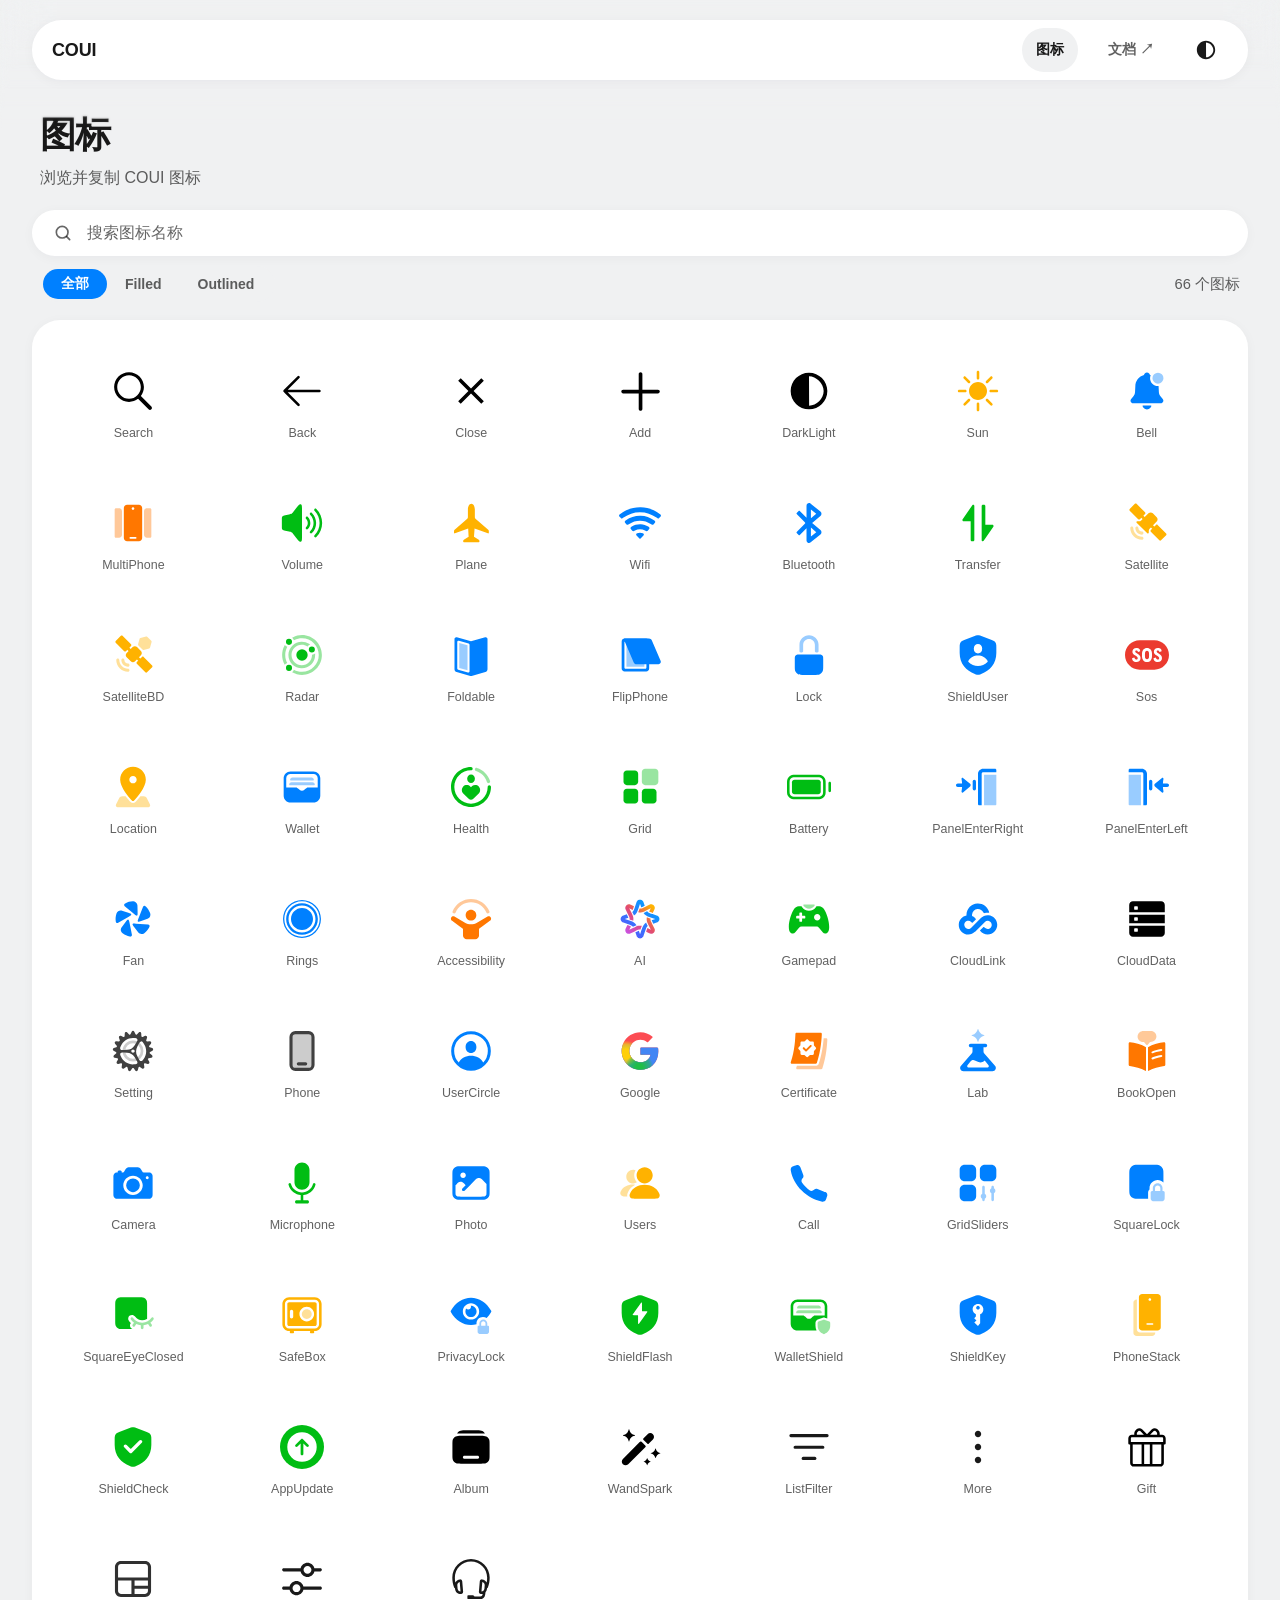
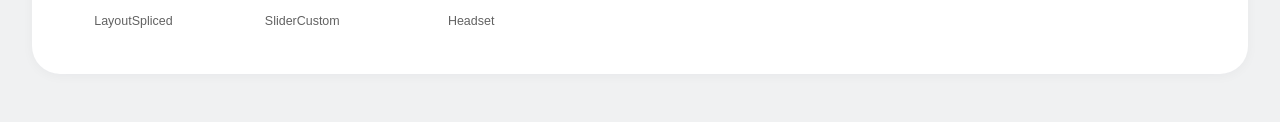
==== Pages/icons/index.html @ 8706245d "feat: 新增项目首页并重构静态站点结构，支持跨页面主题持久化与滚动隐藏导航 新增项目首页与 COUI Logo，将图标浏览与复制工具拆分至 `icons/` 目录。 新增 `theme.js` 实" ====
<!doctype html>
<html lang="zh-CN" data-theme="day">
<head>
  <meta charset="utf-8">
  <meta name="viewport" content="width=device-width, initial-scale=1">
  <title>COUI Icons — 图标浏览与复制</title>
  <link rel="icon" href="data:,">
  <meta name="description" content="浏览 COUI 图标，选择样式和颜色，复制 SVG 或 Compose ImageVector。">
  <script src="../theme.js?v=1"></script>
  <link rel="stylesheet" href="../style.css?v=16">
</head>
<body class="icons-page">
  <div class="top-blur" aria-hidden="true">
    <span></span><span></span><span></span><span></span><span></span><span></span>
  </div>
  <div class="page-shell">
    <header class="top-nav" aria-label="顶部导航">
      <a class="brand" href="../index.html" aria-label="COUI 首页">COUI</a>
      <nav class="top-actions" aria-label="主导航">
        <a class="nav-link" href="./index.html" aria-current="page">图标</a>
        <a class="nav-link" href="https://github.com/ItosEO/COUI-Kit#文档" target="_blank" rel="noopener noreferrer">文档 <span aria-hidden="true">↗</span><span class="sr-only">（在新标签页打开）</span></a>
        <button type="button" id="theme-toggle-btn" class="theme-toggle-btn"
          aria-label="切换到夜间模式" aria-pressed="false" title="切换到夜间模式" hidden></button>
      </nav>
    </header>

    <section class="hero-header" aria-labelledby="page-title">
      <div>
        <h1 id="page-title" class="page-title">图标</h1>
        <p class="page-subtitle">浏览并复制 COUI 图标</p>
      </div>
    </section>

    <section class="search-section" aria-label="图标搜索">
      <div class="search-bar">
        <label for="search-input" class="sr-only">搜索图标名称</label>
        <svg class="search-icon" viewBox="0 0 24 24" width="20" height="20" fill="none" stroke="currentColor" stroke-width="2" aria-hidden="true">
          <circle cx="11" cy="11" r="7"></circle>
          <path d="m20 20-3.6-3.6" stroke-linecap="round"></path>
        </svg>
        <input
          id="search-input"
          class="search-input"
          type="search"
          placeholder="搜索图标名称"
          autocomplete="off"
          spellcheck="false"
        >
        <button
          type="button"
          id="search-clear-btn"
          class="search-clear-btn"
          hidden
          aria-label="清除搜索关键词"
        >清除</button>
      </div>
    </section>
    <div class="toolbar-meta">
      <div id="style-filter" class="theme-segmented" role="group" aria-label="筛选图标样式">
        <button type="button" class="theme-btn is-active" data-style-filter="all" aria-pressed="true">全部</button>
        <button type="button" class="theme-btn" data-style-filter="Filled" aria-pressed="false">Filled</button>
        <button type="button" class="theme-btn" data-style-filter="Outlined" aria-pressed="false">Outlined</button>
      </div>
      <span id="icon-count" class="icon-count" aria-live="polite">0 个图标</span>
    </div>

    <main class="workspace" aria-label="图标浏览与详情">
      <section class="grid-panel" aria-label="图标列表">
        <div id="icon-grid" class="icon-grid" role="group" aria-label="COUI 图标列表"></div>
        <div id="empty-state" class="empty-state" hidden role="status">
          <p id="empty-state-text">未找到匹配的图标</p>
        </div>
      </section>

      <aside id="detail-panel" class="detail-panel" role="dialog" aria-labelledby="detail-name" hidden>
        <button type="button" id="detail-close-btn" class="detail-close-btn" aria-label="关闭图标详情">
          <svg viewBox="0 0 24 24" width="20" height="20" fill="none" stroke="currentColor" stroke-width="1.8" stroke-linecap="round" aria-hidden="true">
            <path d="M6 6l12 12M18 6 6 18"/>
          </svg>
        </button>
        <div class="detail-content">
          <div class="detail-preview-box">
            <div id="detail-svg-container" class="detail-svg-container" aria-live="polite"></div>
            <h2 id="detail-name" class="detail-name">—</h2>
            <p id="detail-subtitle" class="detail-subtitle">COUI 图标</p>
            <div id="variant-switch" class="theme-segmented variant-switch" role="group" aria-label="图标样式切换" hidden>
              <button type="button" id="variant-filled-btn" class="theme-btn" aria-pressed="true">Filled</button>
              <button type="button" id="variant-outlined-btn" class="theme-btn" aria-pressed="false">Outlined</button>
            </div>
          </div>

          <section class="color-section" aria-labelledby="color-section-title">
            <div class="color-section-header">
              <h3 id="color-section-title" class="section-label">颜色配置</h3>
              <button
                type="button"
                id="reset-color-btn"
                class="reset-color-btn"
                aria-pressed="true"
              >默认原图</button>
            </div>

            <p id="color-mode-notice" class="color-mode-notice" role="status"></p>

            <div id="color-controls" class="color-controls">
              <div class="palette-group">
                <div class="palette-title" id="day-palette-label">COUI Colors · Day（日间预设）</div>
                <div id="palette-day" class="swatch-list" role="group" aria-labelledby="day-palette-label"></div>
              </div>

              <div class="palette-group">
                <div class="palette-title" id="night-palette-label">COUI Colors · Night（夜间预设）</div>
                <div id="palette-night" class="swatch-list" role="group" aria-labelledby="night-palette-label"></div>
              </div>

              <div class="custom-color-row">
                <label for="custom-color-input" class="custom-color-label">手动选择颜色</label>
                <div class="custom-color-picker-wrap">
                  <input
                    type="color"
                    id="custom-color-input"
                    class="custom-color-input"
                    value="#007aff"
                    aria-label="手动选择十六进制颜色"
                  >
                  <span id="custom-color-hex" class="custom-color-hex">#007AFF</span>
                </div>
              </div>
            </div>
          </section>

          <section class="code-section" aria-labelledby="code-section-title">
            <h3 id="code-section-title" class="section-label">复制图标</h3>
            <p class="copy-hint">复制当前主题和颜色的图标源码。ImageVector 的颜色为固定值；使用 Icon 时，设置 tint = Color.Unspecified 可保留颜色。</p>
            <button type="button" id="copy-svg-btn" class="copy-btn">复制 SVG</button>
            <button type="button" id="copy-vector-btn" class="copy-btn">复制 ImageVector</button>
            <p id="copy-feedback" class="copy-feedback" role="status" aria-live="polite" hidden></p>
          </section>
        </div>
      </aside>
    </main>
  </div>

  <script src="../data.js?v=15"></script>
  <script src="../app.js?v=9"></script>
</body>
</html>
---- Pages/style.css ----
:root {
  scroll-padding-top: 92px;
  color-scheme: light;
  --bg-page: #f0f1f2;
  --bg-card: #ffffff;
  --bg-subtle: #f0f1f2;
  --bg-selected: #e0efff;
  --bg-hover: #f5f5f5;
  --text-primary: rgba(0, 0, 0, 0.9);
  --text-secondary: rgba(0, 0, 0, 0.62);
  --text-muted: rgba(0, 0, 0, 0.6);
  --accent: #0080ff;
  --accent-hover: #0070e0;
  --accent-text: #ffffff;
  --border-subtle: rgba(0, 0, 0, 0.12);
  --shadow-card: 0 2px 12px rgba(15, 23, 42, 0.04);
  --shadow-sheet: 0 18px 55px rgba(15, 23, 42, 0.18);
  --focus-ring: 0 0 0 3px rgba(0, 128, 255, 0.45);
  --radius-pill: 999px;
  --radius-card: 28px;
  --radius-item: 18px;
}

html[data-theme="night"] {
  color-scheme: dark;
  --bg-page: #000000;
  --bg-card: #1a1a1a;
  --bg-subtle: #333333;
  --bg-selected: rgba(26, 140, 255, 0.22);
  --bg-hover: #292929;
  --text-primary: rgba(255, 255, 255, 0.9);
  --text-secondary: rgba(255, 255, 255, 0.62);
  --text-muted: rgba(255, 255, 255, 0.6);
  --accent: #1a8cff;
  --accent-hover: #0878e8;
  --accent-text: #ffffff;
  --border-subtle: rgba(255, 255, 255, 0.2);
  --shadow-card: 0 4px 18px rgba(0, 0, 0, 0.28);
  --shadow-sheet: 0 18px 55px rgba(0, 0, 0, 0.48);
  --focus-ring: 0 0 0 3px rgba(26, 140, 255, 0.55);
}

*,
*::before,
*::after {
  box-sizing: border-box;
}

body {
  margin: 0;
  font-family: -apple-system, BlinkMacSystemFont, "SF Pro Text", "PingFang SC", "Hiragino Sans GB", "Microsoft YaHei", sans-serif;
  background-color: var(--bg-page);
  color: var(--text-primary);
  line-height: 1.5;
  -webkit-font-smoothing: antialiased;
  transition: background-color 0.2s ease, color 0.2s ease;
}

.sr-only {
  position: absolute;
  width: 1px;
  height: 1px;
  padding: 0;
  margin: -1px;
  overflow: hidden;
  clip: rect(0, 0, 0, 0);
  white-space: nowrap;
  border: 0;
}

.page-shell {
  width: 100%;
  padding: 20px clamp(20px, 2.5vw, 48px) 48px;
}

/* 分层采样并逐段提高半径，避免用单一模糊的透明度渐变代替强度变化。 */
.top-blur {
  --blur-height: 128px;
  position: fixed;
  inset: 0 0 auto;
  height: var(--blur-height);
  z-index: 4;
  pointer-events: none;
}

.top-blur > span {
  position: absolute;
  inset: 0 0 auto;
  height: var(--end);
  -webkit-backdrop-filter: blur(var(--blur));
  backdrop-filter: blur(var(--blur));
  /* 裁掉完全透明的尾部，渐变起点仍按完整高度定位。 */
  -webkit-mask-image: linear-gradient(to bottom, #000 calc(var(--blur-height) * var(--solid)), transparent);
  mask-image: linear-gradient(to bottom, #000 calc(var(--blur-height) * var(--solid)), transparent);
}

.top-blur > span:nth-child(1) { --blur: 1px; --solid: 0.75; --end: 100%; }
.top-blur > span:nth-child(2) { --blur: 2px; --solid: 0.6; --end: 85%; }
.top-blur > span:nth-child(3) { --blur: 4px; --solid: 0.45; --end: 70%; }
.top-blur > span:nth-child(4) { --blur: 8px; --solid: 0.3; --end: 55%; }
.top-blur > span:nth-child(5) { --blur: 16px; --solid: 0.15; --end: 40%; }
.top-blur > span:nth-child(6) { --blur: 24px; --solid: 0; --end: 25%; }

/* 顶部导航栏 */
.top-nav {
  position: sticky;
  top: 20px;
  z-index: 5;
  width: 100%;
  margin-inline: auto;
  display: flex;
  align-items: center;
  justify-content: space-between;
  background-color: var(--bg-card);
  border-radius: var(--radius-pill);
  padding: 8px 20px;
  box-shadow: var(--shadow-card);
  margin-bottom: 28px;
}

.brand {
  color: var(--text-primary);
  text-decoration: none;
  font-size: 1.125rem;
  font-weight: 700;
  letter-spacing: -0.01em;
}

.icons-page .top-nav {
  z-index: 6;
  transition: transform 0.2s ease, visibility 0s;
}

.icons-page.is-nav-hidden .top-nav {
  transform: translateY(calc(-100% - 32px));
  visibility: hidden;
  pointer-events: none;
  transition: transform 0.2s ease, visibility 0s 0.2s;
}

.icons-page .search-section {
  position: sticky;
  top: 92px;
  z-index: 5;
  transition: top 0.2s ease;
}

.icons-page.is-nav-hidden .search-section {
  top: 20px;
}

.top-actions {
  display: flex;
  align-items: center;
  gap: 16px;
}

.nav-link {
  display: inline-flex;
  align-items: center;
  gap: 4px;
  min-height: 44px;
  padding: 0 14px;
  border-radius: var(--radius-pill);
  color: var(--text-secondary);
  text-decoration: none;
  font-size: 0.9rem;
  font-weight: 600;
}

.nav-link:hover,
.nav-link[aria-current="page"] {
  color: var(--text-primary);
  background-color: var(--bg-subtle);
}

.theme-segmented {
  display: inline-flex;
  align-items: center;
  background-color: var(--bg-subtle);
  padding: 3px;
  border-radius: var(--radius-pill);
}

.theme-btn {
  appearance: none;
  border: 0;
  background: transparent;
  color: var(--text-secondary);
  font-size: 0.875rem;
  font-weight: 600;
  padding: 6px 18px;
  border-radius: var(--radius-pill);
  cursor: pointer;
  transition: background-color 0.16s ease, color 0.16s ease;
}

.theme-btn:hover {
  color: var(--text-primary);
}

.theme-btn.is-active {
  background-color: var(--accent);
  color: var(--accent-text);
}

.theme-btn:focus-visible,
.theme-toggle-btn:focus-visible,
.brand:focus-visible,
.nav-link:focus-visible,
.home-button:focus-visible,
.home-footer a:focus-visible,
.search-clear-btn:focus-visible,
.icon-card:focus-visible,
.detail-close-btn:focus-visible,
.reset-color-btn:focus-visible,
.swatch-btn:focus-visible,
.custom-color-input:focus-visible,
.copy-btn:focus-visible {
  outline: none;
  box-shadow: var(--focus-ring);
}

.theme-toggle-btn {
  display: inline-flex;
  align-items: center;
  justify-content: center;
  width: 44px;
  height: 44px;
  flex-shrink: 0;
  border-radius: 50%;
  color: var(--text-primary);
  text-decoration: none;
  transition: background-color 0.16s ease;
}

.theme-toggle-btn {
  padding: 0;
  border: 0;
  background: transparent;
  cursor: pointer;
}

.theme-toggle-btn[hidden] {
  display: none;
}

.theme-toggle-btn svg {
  width: 22px;
  height: 22px;
}

.theme-toggle-btn:hover {
  background-color: var(--bg-subtle);
}

/* 首页与图标页共用导航和主题，首页只保留项目入口。 */
.home-shell {
  min-height: 100vh;
  min-height: 100svh;
  margin: 0 auto;
  padding-bottom: 24px;
  display: flex;
  flex-direction: column;
}

.home-shell .top-nav {
  margin-bottom: 0;
}

.home-main {
  flex: 1;
  width: 100%;
  max-width: 1280px;
  margin-inline: auto;
  display: grid;
  grid-template-columns: 1.2fr 1fr;
  gap: 64px;
  align-items: center;
  padding: 80px 24px 104px;
}

.home-copy {
  min-width: 0;
}

.home-title {
  margin: 0;
  font-size: clamp(2.5rem, 4.5vw, 3.75rem);
  font-weight: 700;
  line-height: 1.2;
  letter-spacing: -0.035em;
}

.home-name {
  display: block;
  color: var(--accent);
  margin-bottom: 12px;
}

.home-tagline {
  display: block;
}

.home-art {
  position: relative;
  display: grid;
  place-items: center;
  min-width: 0;
  isolation: isolate;
}

.home-art::before {
  content: "";
  position: absolute;
  z-index: -1;
  width: min(130%, 480px);
  aspect-ratio: 1;
  background:
    radial-gradient(ellipse at 30% 30%, rgba(153, 123, 234, 0.65), transparent 65%),
    radial-gradient(ellipse at 70% 70%, rgba(238, 113, 67, 0.55), transparent 65%);
  filter: blur(32px);
  pointer-events: none;
}

.home-logo {
  display: block;
  width: min(100%, 360px);
  height: auto;
}

.home-description {
  margin: 20px 0 0;
  font-size: 1.25rem;
  color: var(--text-secondary);
  line-height: 1.8;
  text-wrap: balance;
}

.home-actions {
  display: flex;
  flex-wrap: wrap;
  justify-content: flex-start;
  gap: 12px;
  margin-top: 30px;
}

.home-button {
  display: inline-flex;
  align-items: center;
  justify-content: center;
  gap: 8px;
  min-height: 50px;
  padding: 10px 24px;
  border-radius: var(--radius-pill);
  background-color: var(--bg-card);
  color: var(--text-primary);
  font-size: 19px;
  font-weight: 700;
  text-decoration: none;
  transition: background-color 0.16s ease, transform 0.1s ease;
}

.home-button:hover {
  background-color: var(--bg-hover);
}

.home-button-primary {
  background-color: var(--accent);
  color: var(--accent-text);
}

.home-button-primary:hover {
  background-color: var(--accent-hover);
}

.home-button:active {
  transform: scale(0.97);
}

.home-footer {
  text-align: center;
  font-size: 0.8rem;
  color: var(--text-muted);
}

.home-footer p {
  margin: 0;
}

.home-footer a {
  display: inline-flex;
  align-items: center;
  min-height: 24px;
  padding: 0 12px;
  color: var(--text-muted);
  text-decoration: none;
  border-radius: var(--radius-pill);
}

.home-footer a:hover {
  color: var(--text-primary);
}

/* 标题区 */
.hero-header {
  margin: 0 8px 20px;
}

.page-title {
  margin: 0;
  font-size: 2.25rem;
  font-weight: 800;
  letter-spacing: -0.02em;
}

.page-subtitle {
  margin: 4px 0 0;
  font-size: 1rem;
  color: var(--text-secondary);
}

/* 搜索栏与计数 */
.search-section {
  margin-bottom: 0;
}

.search-bar {
  display: flex;
  align-items: center;
  background-color: var(--bg-card);
  border-radius: var(--radius-pill);
  padding: 12px 20px;
  box-shadow: var(--shadow-card);
  border: 1px solid transparent;
  transition: border-color 0.16s ease, box-shadow 0.16s ease;
}

.search-bar:focus-within {
  border-color: var(--accent);
  box-shadow: var(--focus-ring);
}

.search-icon {
  color: var(--text-muted);
  flex-shrink: 0;
  margin-right: 12px;
}

.search-input {
  width: 100%;
  border: 0;
  background: transparent;
  color: var(--text-primary);
  font-size: 1rem;
  outline: none;
}

.search-input::placeholder {
  color: var(--text-muted);
}

.search-clear-btn {
  appearance: none;
  border: 0;
  background-color: var(--bg-subtle);
  color: var(--text-secondary);
  font-size: 0.78rem;
  font-weight: 600;
  padding: 4px 10px;
  border-radius: var(--radius-pill);
  cursor: pointer;
  flex-shrink: 0;
  margin-left: 8px;
}

.search-clear-btn:hover {
  color: var(--text-primary);
}

.toolbar-meta {
  margin-bottom: 18px;
  display: flex;
  align-items: center;
  justify-content: space-between;
  flex-wrap: wrap;
  gap: 10px;
  padding: 10px 8px 0;
}

.icon-count {
  margin-left: auto;
  font-size: 0.92rem;
  color: var(--text-secondary);
  font-weight: 500;
}

.grid-panel {
  background-color: var(--bg-card);
  border-radius: var(--radius-card);
  padding: 24px;
  box-shadow: var(--shadow-card);
  min-height: 520px;
}

.icon-grid {
  display: grid;
  grid-template-columns: repeat(auto-fill, minmax(136px, 1fr));
  gap: 14px;
}

.icon-card {
  appearance: none;
  border: 1px solid transparent;
  background-color: transparent;
  border-radius: var(--radius-item);
  padding: 18px 8px 14px;
  display: flex;
  flex-direction: column;
  align-items: center;
  justify-content: center;
  gap: 12px;
  cursor: pointer;
  color: var(--text-primary);
  transition: background-color 0.15s ease, transform 0.12s ease;
  text-align: center;
  min-height: 118px;
  min-width: 0;
}

.icon-card:hover {
  background-color: var(--bg-hover);
}

.icon-card.is-selected {
  background-color: var(--bg-selected);
}

.icon-card-svg {
  width: 44px;
  height: 44px;
  display: flex;
  align-items: center;
  justify-content: center;
}

.icon-card-svg svg {
  width: 100%;
  height: 100%;
  display: block;
}

.icon-card-name {
  display: block;
  max-width: 100%;
  font-size: 0.78rem;
  font-weight: 500;
  color: var(--text-secondary);
  line-height: 1.35;
  overflow-wrap: normal;
  word-break: normal;
}

.icon-card.is-selected .icon-card-name {
  color: var(--text-primary);
  font-weight: 600;
}

.empty-state {
  padding: 72px 20px;
  text-align: center;
  color: var(--text-secondary);
}

/* 右侧详情面板 */
.detail-panel {
  position: fixed;
  z-index: 10;
  top: 92px;
  right: clamp(20px, 2.5vw, 48px);
  width: min(420px, calc(100% - 40px));
  max-height: calc(100vh - 112px);
  max-height: calc(100dvh - 112px);
  overflow: hidden;
  background-color: var(--bg-card);
  border: 1px solid var(--border-subtle);
  border-radius: var(--radius-card);
  box-shadow: var(--shadow-sheet);
  animation: detail-enter 0.2s ease-out;
}

.detail-panel[hidden] {
  display: none;
}

.detail-content {
  max-height: inherit;
  overflow-y: auto;
  scrollbar-width: none;
  overscroll-behavior: contain;
  padding: 28px 24px;
  display: flex;
  flex-direction: column;
  gap: 22px;
}

.detail-content::-webkit-scrollbar {
  display: none;
}

.detail-close-btn {
  position: absolute;
  z-index: 1;
  top: 16px;
  right: 16px;
  display: inline-flex;
  align-items: center;
  justify-content: center;
  width: 40px;
  height: 40px;
  padding: 0;
  border: 0;
  border-radius: 50%;
  background-color: var(--bg-subtle);
  color: var(--text-secondary);
  cursor: pointer;
}

.detail-close-btn:hover {
  color: var(--text-primary);
}

@keyframes detail-enter {
  from { opacity: 0; transform: translateX(20px); }
  to { opacity: 1; transform: translateX(0); }
}

@media (prefers-reduced-motion: reduce) {
  .detail-panel { animation: none; }
  *, *::before, *::after { transition: none !important; }
}

.detail-preview-box {
  display: flex;
  flex-direction: column;
  align-items: center;
  text-align: center;
  padding-top: 8px;
}

.detail-svg-container {
  width: 84px;
  height: 84px;
  display: flex;
  align-items: center;
  justify-content: center;
  margin-bottom: 16px;
}

.detail-svg-container svg {
  width: 100%;
  height: 100%;
  display: block;
}

.detail-name {
  margin: 0;
  max-width: 100%;
  font-size: 1.35rem;
  font-weight: 700;
  line-height: 1.25;
  overflow-wrap: normal;
  word-break: normal;
}

.detail-subtitle {
  margin: 4px 0 0;
  font-size: 0.92rem;
  color: var(--text-secondary);
}

.variant-switch {
  margin-top: 12px;
}

.variant-switch[hidden] {
  display: none;
}

/* 颜色选择区 */
.color-section {
  border-top: 1px solid var(--border-subtle);
  padding-top: 18px;
  display: flex;
  flex-direction: column;
  gap: 12px;
}

.color-section-header {
  display: flex;
  align-items: center;
  justify-content: space-between;
  gap: 8px;
}

.section-label {
  margin: 0;
  font-size: 0.88rem;
  font-weight: 700;
  color: var(--text-secondary);
}

.reset-color-btn {
  appearance: none;
  border: 1px solid var(--border-subtle);
  background-color: var(--bg-subtle);
  color: var(--text-secondary);
  font-size: 0.78rem;
  font-weight: 600;
  padding: 4px 11px;
  border-radius: var(--radius-pill);
  cursor: pointer;
  transition: background-color 0.15s ease, color 0.15s ease, border-color 0.15s ease;
}

.reset-color-btn.is-active {
  background-color: var(--accent);
  color: var(--accent-text);
  border-color: var(--accent);
}

.color-mode-notice {
  margin: 0;
  font-size: 0.82rem;
  color: var(--text-secondary);
  background-color: var(--bg-subtle);
  padding: 8px 12px;
  border-radius: 10px;
  line-height: 1.45;
}

.color-controls {
  display: flex;
  flex-direction: column;
  gap: 12px;
}

.color-controls.is-disabled {
  opacity: 0.45;
}

.palette-group {
  display: flex;
  flex-direction: column;
  gap: 6px;
}

.palette-title {
  font-size: 0.78rem;
  font-weight: 600;
  color: var(--text-muted);
}

.swatch-list {
  display: flex;
  flex-wrap: wrap;
  gap: 8px;
}

.swatch-btn {
  appearance: none;
  width: 28px;
  height: 28px;
  border-radius: 50%;
  border: 2px solid rgba(15, 23, 42, 0.12);
  padding: 0;
  cursor: pointer;
  position: relative;
  transition: transform 0.12s ease, border-color 0.12s ease;
}

html[data-theme="night"] .swatch-btn {
  border-color: rgba(255, 255, 255, 0.22);
}

.swatch-btn:hover:not(:disabled) {
  transform: scale(1.08);
}

.swatch-btn:disabled {
  cursor: not-allowed;
}

.swatch-btn.is-selected {
  border-color: var(--text-primary);
  box-shadow: 0 0 0 2px var(--bg-card), 0 0 0 4px var(--accent);
}

.custom-color-row {
  display: flex;
  align-items: center;
  justify-content: space-between;
  gap: 10px;
  padding-top: 2px;
}

.custom-color-label {
  font-size: 0.82rem;
  font-weight: 600;
  color: var(--text-secondary);
}

.custom-color-picker-wrap {
  display: inline-flex;
  align-items: center;
  gap: 8px;
  background-color: var(--bg-subtle);
  padding: 4px 10px 4px 6px;
  border-radius: var(--radius-pill);
}

.custom-color-picker-wrap.is-selected {
  box-shadow: 0 0 0 2px var(--accent);
}

.custom-color-input {
  appearance: none;
  -webkit-appearance: none;
  width: 24px;
  height: 24px;
  border: 0;
  padding: 0;
  background: transparent;
  cursor: pointer;
  border-radius: 50%;
  overflow: hidden;
}

.custom-color-input:disabled {
  cursor: not-allowed;
}

.custom-color-input::-webkit-color-swatch-wrapper {
  padding: 0;
}

.custom-color-input::-webkit-color-swatch {
  border: 1px solid var(--border-subtle);
  border-radius: 50%;
}

.custom-color-hex {
  font-family: ui-monospace, SFMono-Regular, Menlo, Monaco, Consolas, monospace;
  font-size: 0.78rem;
  color: var(--text-primary);
}

/* 代码与复制区 */
.code-section {
  border-top: 1px solid var(--border-subtle);
  padding-top: 18px;
  display: flex;
  flex-direction: column;
  gap: 12px;
}

.copy-hint {
  margin: 0;
  font-size: 0.82rem;
  color: var(--text-secondary);
}

.copy-btn {
  appearance: none;
  border: 0;
  width: 100%;
  background-color: var(--accent);
  color: var(--accent-text);
  font-size: 0.96rem;
  font-weight: 600;
  padding: 13px 20px;
  border-radius: var(--radius-pill);
  cursor: pointer;
  transition: background-color 0.16s ease, transform 0.1s ease;
}

.copy-btn:hover {
  background-color: var(--accent-hover);
}

.copy-btn:active {
  transform: scale(0.99);
}

.copy-feedback {
  margin: 0;
  font-size: 0.82rem;
  text-align: center;
  padding: 6px 10px;
  border-radius: 8px;
}

.copy-feedback.is-success {
  background-color: rgba(46, 194, 126, 0.15);
  color: #1c8854;
}

html[data-theme="night"] .copy-feedback.is-success {
  color: #53e09b;
}

.copy-feedback.is-error {
  background-color: rgba(235, 77, 61, 0.16);
  color: #c93326;
}

html[data-theme="night"] .copy-feedback.is-error {
  color: #ff7b6e;
}

/* 窄屏将标识放到文案上方，保留完整的项目介绍与操作入口。 */
@media (max-width: 960px) {
  .home-main {
    grid-template-columns: 1fr;
    align-content: center;
    gap: 32px;
    padding: 56px 16px 72px;
    text-align: center;
  }

  .home-art {
    grid-row: 1;
    justify-self: center;
    width: min(100%, 280px);
  }

  .home-art::before {
    width: 125%;
  }

  .home-actions {
    justify-content: center;
  }
}

/* 响应式与手机布局 */
@media (max-width: 600px) {
  html {
    scroll-padding-top: 80px;
  }

  .page-shell {
    padding: 14px 14px 36px;
  }

  .top-blur {
    --blur-height: 112px;
  }

  .top-nav {
    top: 14px;
    padding: 6px 14px;
    margin-bottom: 20px;
  }

  .icons-page .search-section {
    top: 80px;
  }

  .icons-page.is-nav-hidden .search-section {
    top: 14px;
  }

  .brand {
    font-size: 1.08rem;
  }

  .theme-btn {
    padding: 5px 12px;
    font-size: 0.8rem;
  }

  .top-actions {
    gap: 4px;
  }

  .nav-link {
    padding: 0 10px;
  }

  .home-shell {
    padding-bottom: 16px;
  }

  .home-main {
    gap: 24px;
    padding: 40px 8px 56px;
  }

  .home-art {
    width: 200px;
  }

  .home-title {
    font-size: 2.25rem;
  }

  .home-description {
    max-width: 20em;
    margin-top: 20px;
    font-size: 1rem;
  }

  .home-button {
    padding-inline: 20px;
  }

  .page-title {
    font-size: 1.75rem;
  }

  .grid-panel {
    padding: 16px;
    border-radius: 22px;
  }

  .icon-grid {
    grid-template-columns: repeat(auto-fill, minmax(96px, 1fr));
    gap: 10px;
  }

  .icon-card {
    padding: 14px 8px 12px;
    min-height: 102px;
  }

  .detail-panel {
    top: 78px;
    right: 12px;
    width: min(420px, calc(100% - 24px));
    max-height: calc(100vh - 90px);
    max-height: calc(100dvh - 90px);
    border-radius: 22px;
  }

  .detail-content {
    padding: 20px 18px;
  }
}
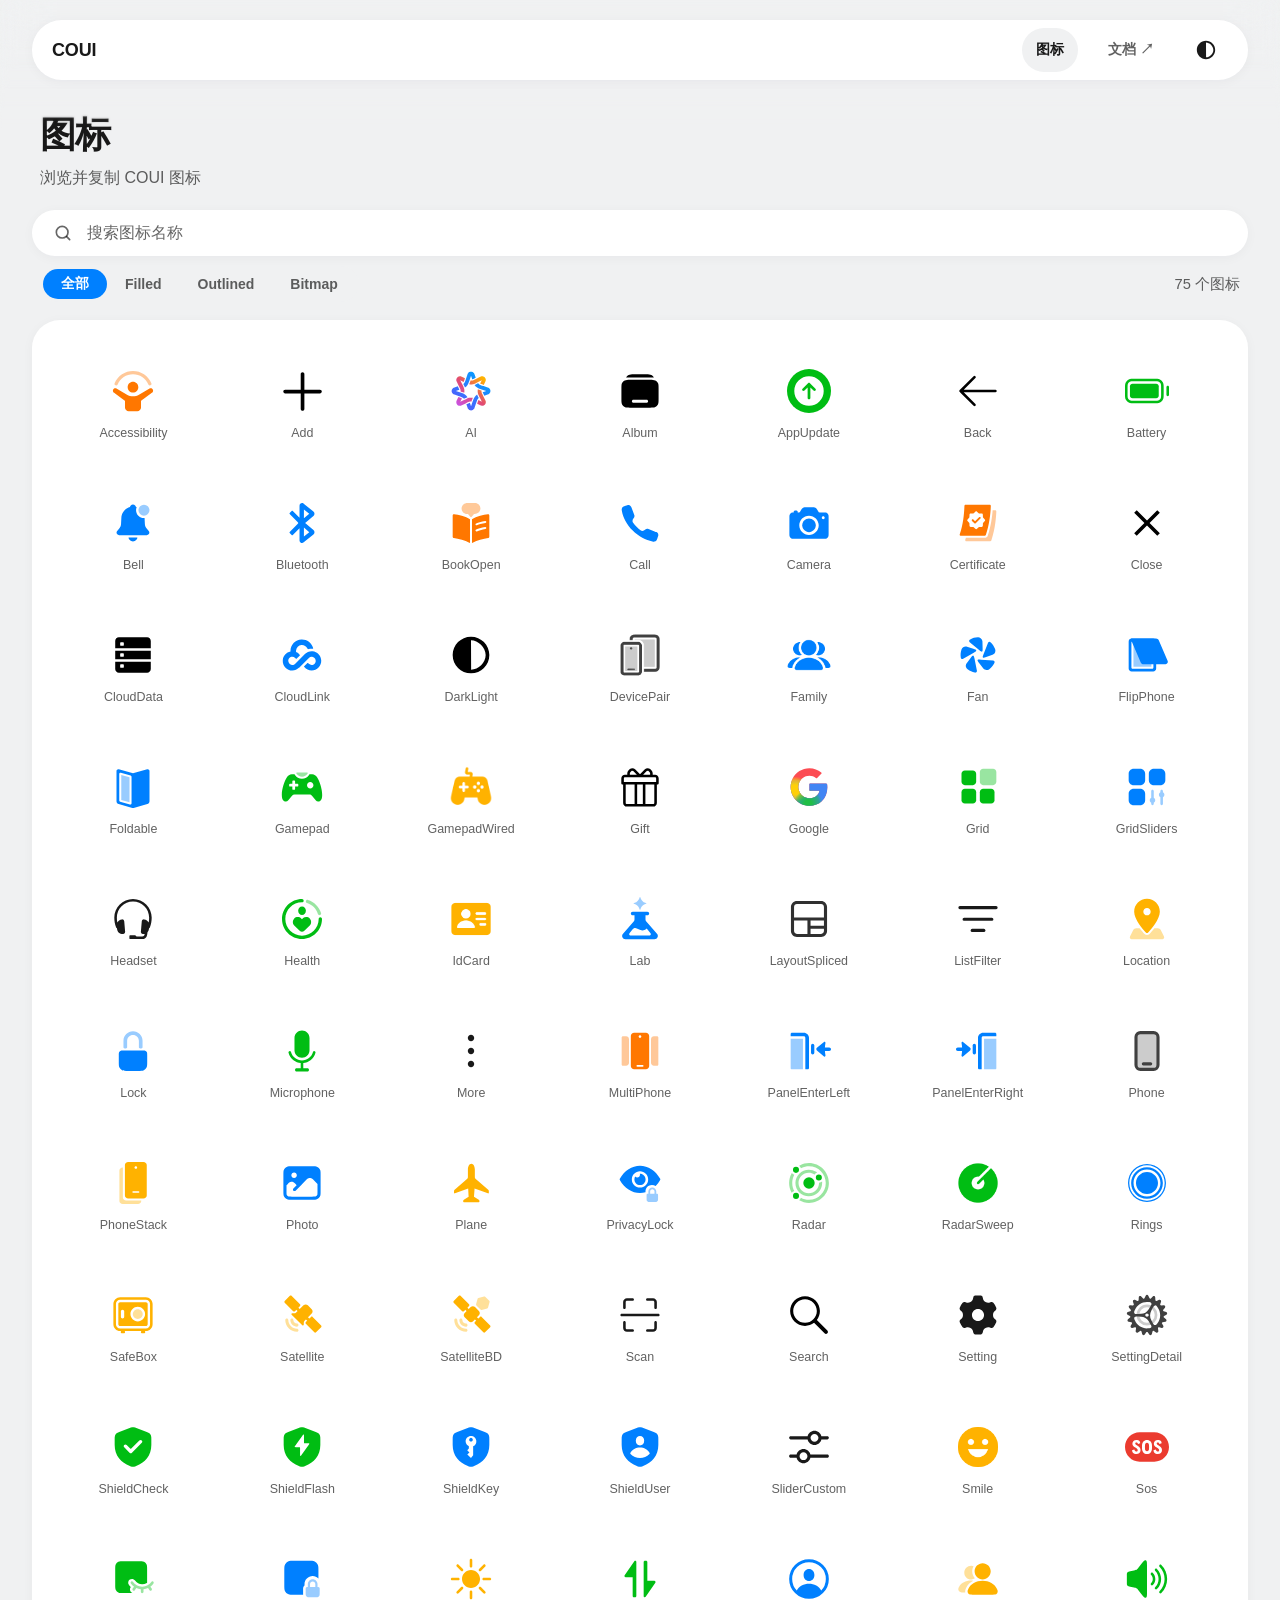
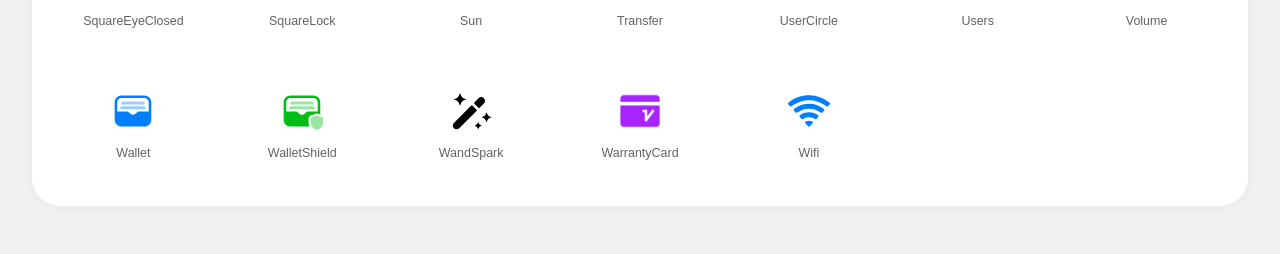
==== commit d84ea118: "feat: 补充账号页图标 - 新增 7 个账号页位图及 Painter 调用入口，支持日夜资源 - 新增扫一扫和设置齿轮，原多色设置图标改名为 SettingDetail - 补充 Headset " ====
--- a/Pages/icons/index.html
+++ b/Pages/icons/index.html
@@ -7,7 +7,7 @@
   <link rel="icon" href="data:,">
   <meta name="description" content="浏览 COUI 图标，选择样式和颜色，复制 SVG 或 Compose ImageVector。">
   <script src="../theme.js?v=1"></script>
-  <link rel="stylesheet" href="../style.css?v=16">
+  <link rel="stylesheet" href="../style.css?v=17">
 </head>
 <body class="icons-page">
   <div class="top-blur" aria-hidden="true">
@@ -60,6 +60,7 @@
         <button type="button" class="theme-btn is-active" data-style-filter="all" aria-pressed="true">全部</button>
         <button type="button" class="theme-btn" data-style-filter="Filled" aria-pressed="false">Filled</button>
         <button type="button" class="theme-btn" data-style-filter="Outlined" aria-pressed="false">Outlined</button>
+        <button type="button" class="theme-btn" data-style-filter="Bitmap" aria-pressed="false">Bitmap</button>
       </div>
       <span id="icon-count" class="icon-count" aria-live="polite">0 个图标</span>
     </div>
@@ -141,7 +142,7 @@
     </main>
   </div>
 
-  <script src="../data.js?v=15"></script>
-  <script src="../app.js?v=9"></script>
+  <script src="../data.js?v=18"></script>
+  <script src="../app.js?v=10"></script>
 </body>
 </html>
--- a/Pages/style.css
+++ b/Pages/style.css
@@ -544,7 +544,8 @@
   justify-content: center;
 }
 
-.icon-card-svg svg {
+.icon-card-svg svg,
+.icon-card-svg img {
   width: 100%;
   height: 100%;
   display: block;
@@ -657,7 +658,8 @@
   margin-bottom: 16px;
 }
 
-.detail-svg-container svg {
+.detail-svg-container svg,
+.detail-svg-container img {
   width: 100%;
   height: 100%;
   display: block;
@@ -862,6 +864,11 @@
   display: flex;
   flex-direction: column;
   gap: 12px;
+}
+
+.color-section[hidden],
+.code-section[hidden] {
+  display: none;
 }
 
 .copy-hint {
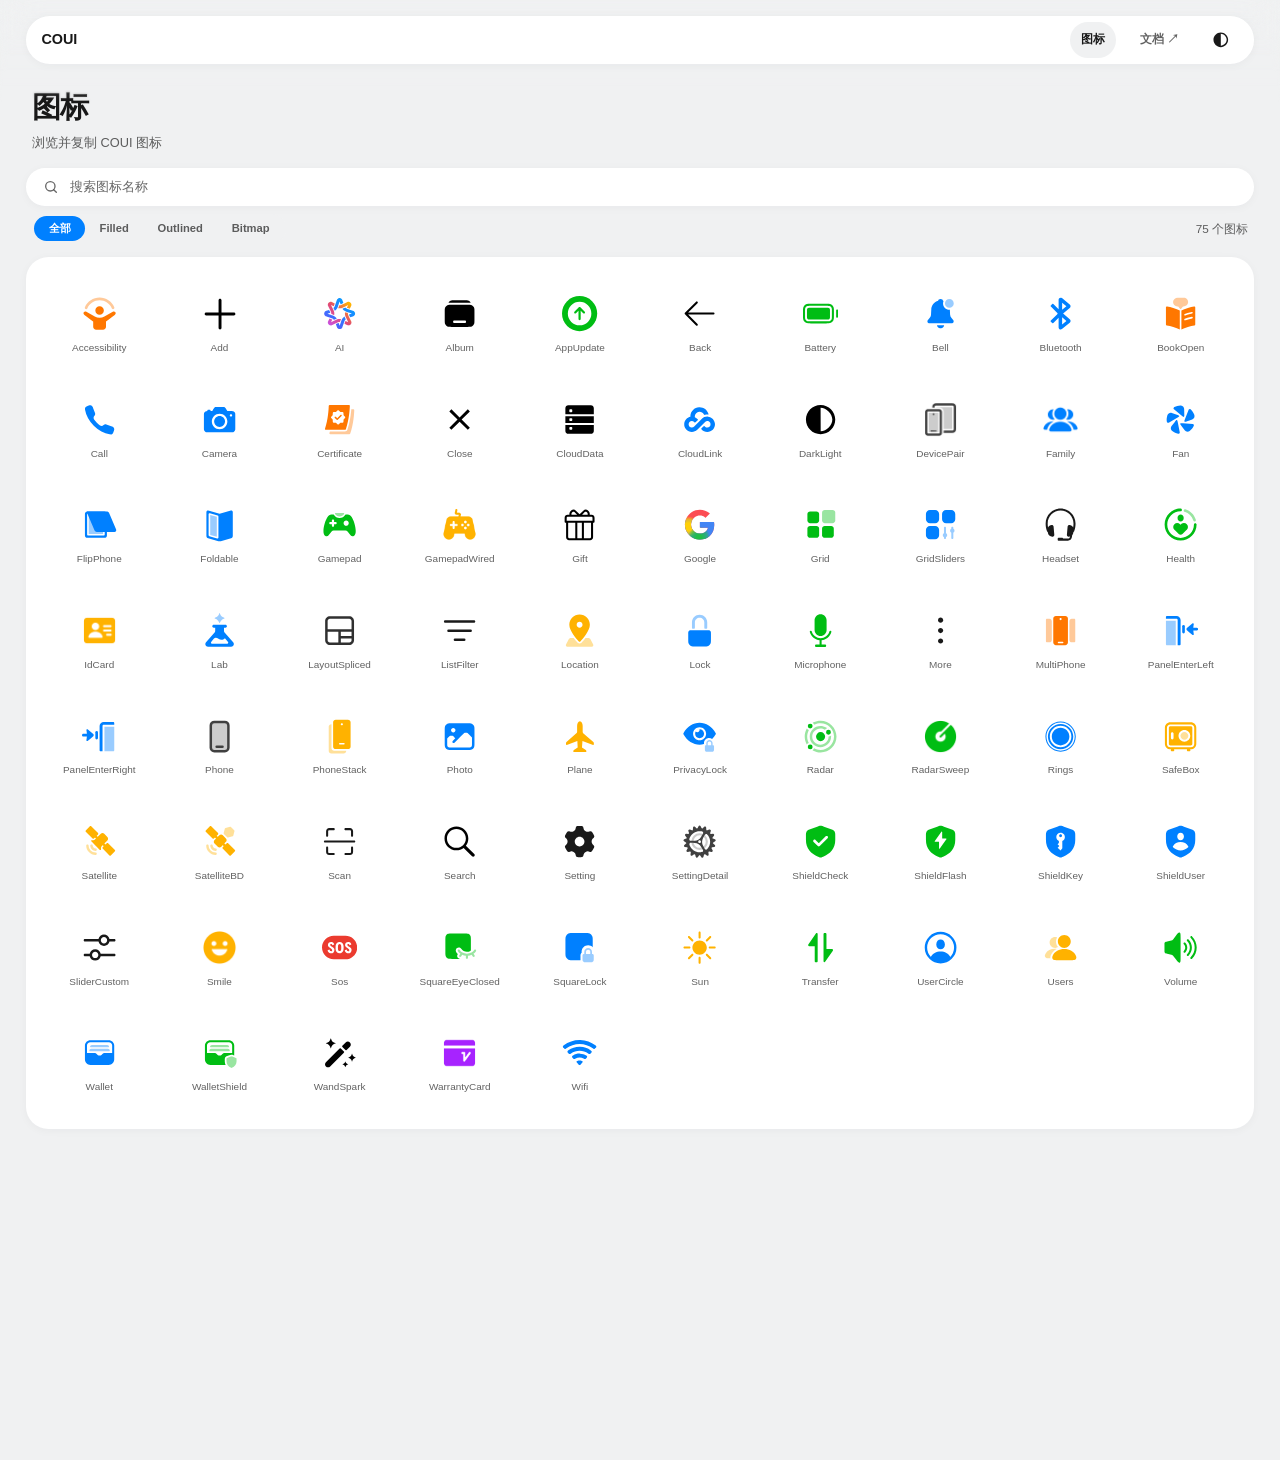
==== commit a1f8b5e2: "[ci] feat: 将网站默认显示比例设为 80%" ====
--- a/Pages/icons/index.html
+++ b/Pages/icons/index.html
@@ -7,7 +7,7 @@
   <link rel="icon" href="data:,">
   <meta name="description" content="浏览 COUI 图标，选择样式和颜色，复制 SVG 或 Compose ImageVector。">
   <script src="../theme.js?v=1"></script>
-  <link rel="stylesheet" href="../style.css?v=17">
+  <link rel="stylesheet" href="../style.css?v=18">
 </head>
 <body class="icons-page">
   <div class="top-blur" aria-hidden="true">
--- a/Pages/style.css
+++ b/Pages/style.css
@@ -1,4 +1,6 @@
 :root {
+  --page-scale: 0.8;
+  zoom: var(--page-scale);
   scroll-padding-top: 92px;
   color-scheme: light;
   --bg-page: #f0f1f2;
@@ -256,8 +258,8 @@
 
 /* 首页与图标页共用导航和主题，首页只保留项目入口。 */
 .home-shell {
-  min-height: 100vh;
-  min-height: 100svh;
+  min-height: calc(100vh / var(--page-scale));
+  min-height: calc(100svh / var(--page-scale));
   margin: 0 auto;
   padding-bottom: 24px;
   display: flex;
@@ -580,8 +582,8 @@
   top: 92px;
   right: clamp(20px, 2.5vw, 48px);
   width: min(420px, calc(100% - 40px));
-  max-height: calc(100vh - 112px);
-  max-height: calc(100dvh - 112px);
+  max-height: calc(100vh / var(--page-scale) - 112px);
+  max-height: calc(100dvh / var(--page-scale) - 112px);
   overflow: hidden;
   background-color: var(--bg-card);
   border: 1px solid var(--border-subtle);
@@ -1045,8 +1047,8 @@
     top: 78px;
     right: 12px;
     width: min(420px, calc(100% - 24px));
-    max-height: calc(100vh - 90px);
-    max-height: calc(100dvh - 90px);
+    max-height: calc(100vh / var(--page-scale) - 90px);
+    max-height: calc(100dvh / var(--page-scale) - 90px);
     border-radius: 22px;
   }
 
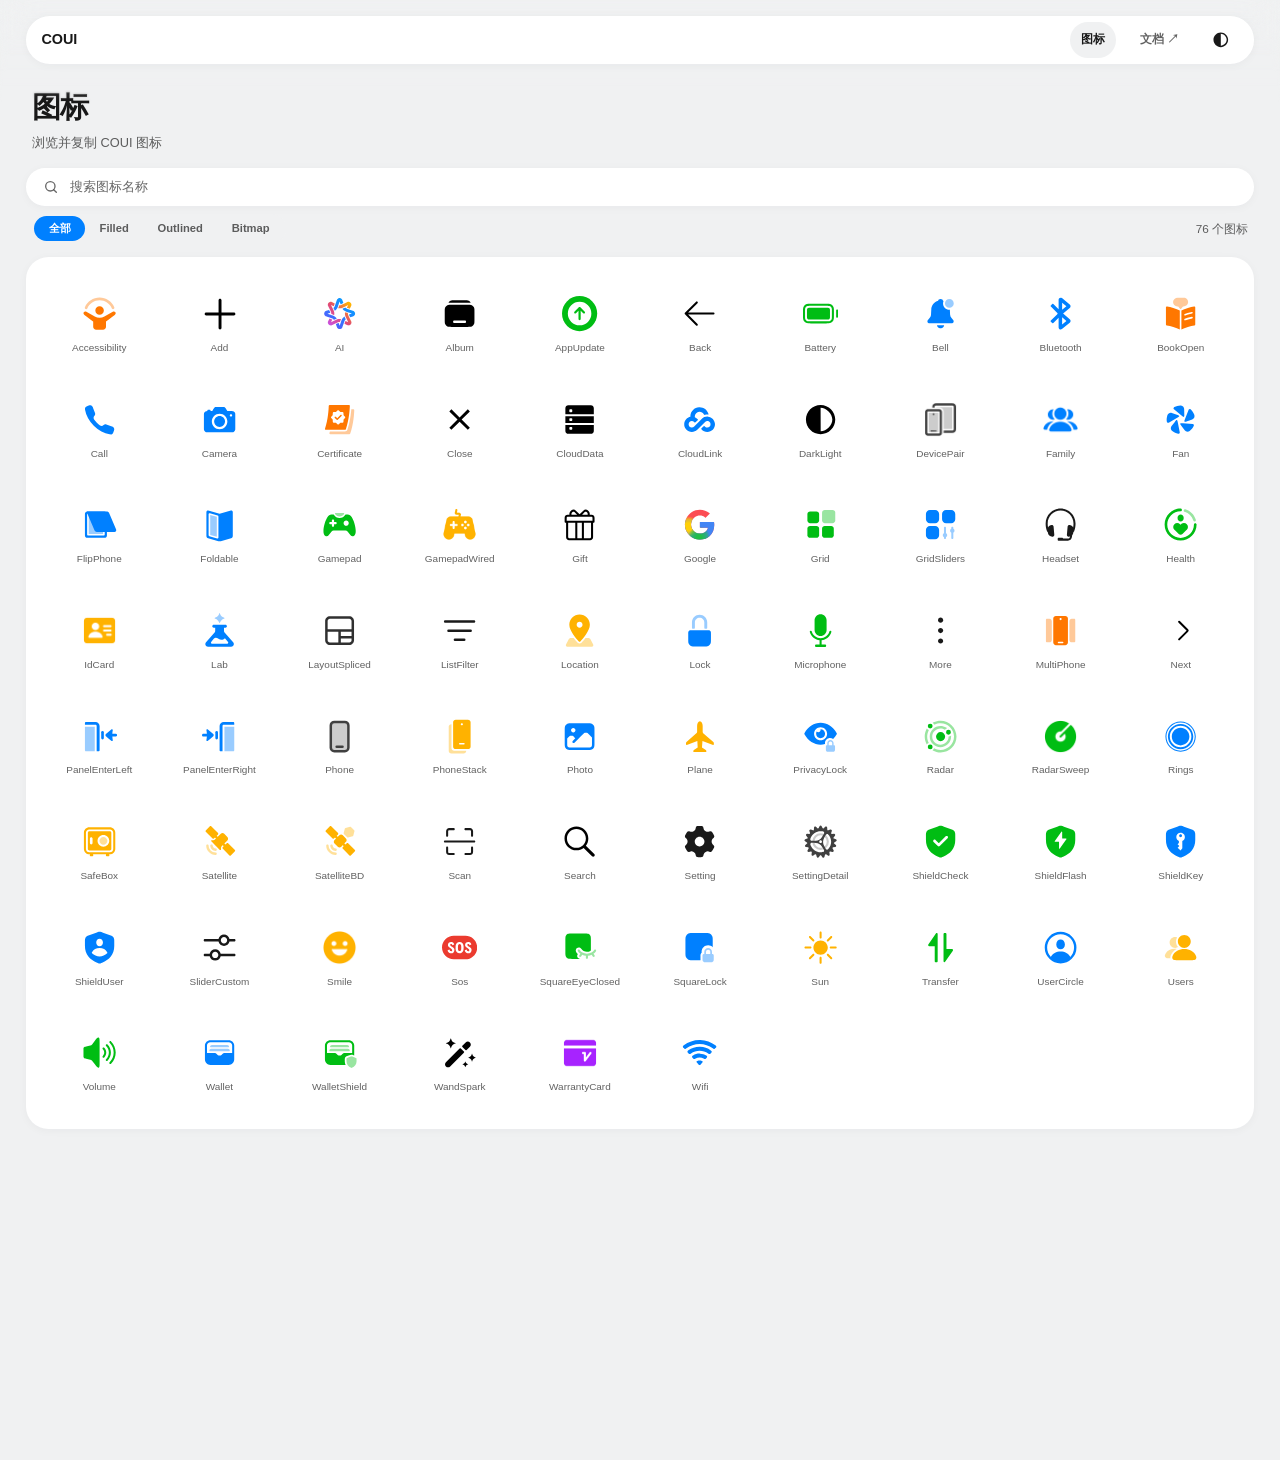
==== commit 046edab7: "style: 调整 Setting Outlined 图标描边与描边样式 为 `Setting Outlined` 图标增加 0.3 宽度描边及圆角拐角连接，并将不透明度调整为 1。 同步更新 Web" ====
--- a/Pages/icons/index.html
+++ b/Pages/icons/index.html
@@ -142,7 +142,7 @@
     </main>
   </div>
 
-  <script src="../data.js?v=18"></script>
+  <script src="../data.js?v=19"></script>
   <script src="../app.js?v=10"></script>
 </body>
 </html>
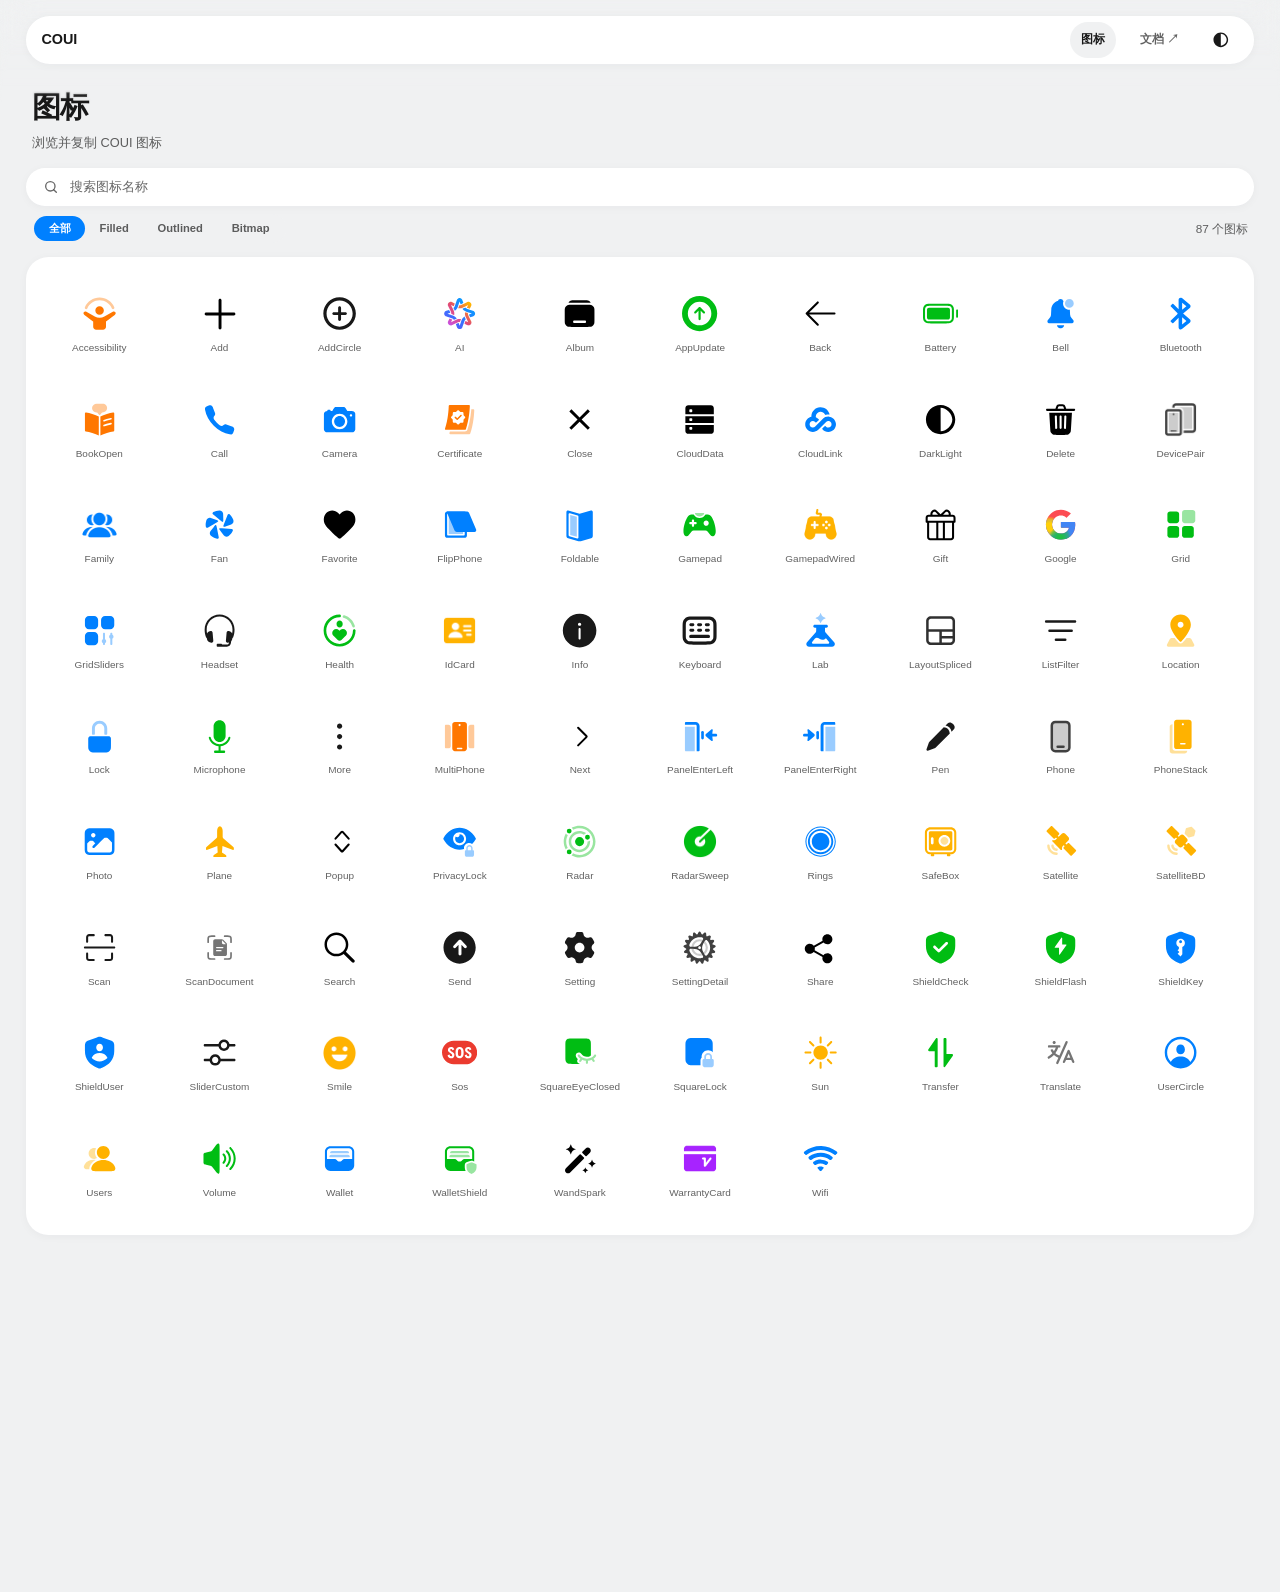
==== commit 4750d4ea: "feat: 新增多个通用图标并优化 Send 图标与相关文档 - 新增 `Delete`、`Favorite`、`Info`、`Pen`、`Share`、`ScanDocument` 和 `Trans" ====
--- a/Pages/icons/index.html
+++ b/Pages/icons/index.html
@@ -142,7 +142,7 @@
     </main>
   </div>
 
-  <script src="../data.js?v=19"></script>
+  <script src="../data.js?v=22"></script>
   <script src="../app.js?v=10"></script>
 </body>
 </html>
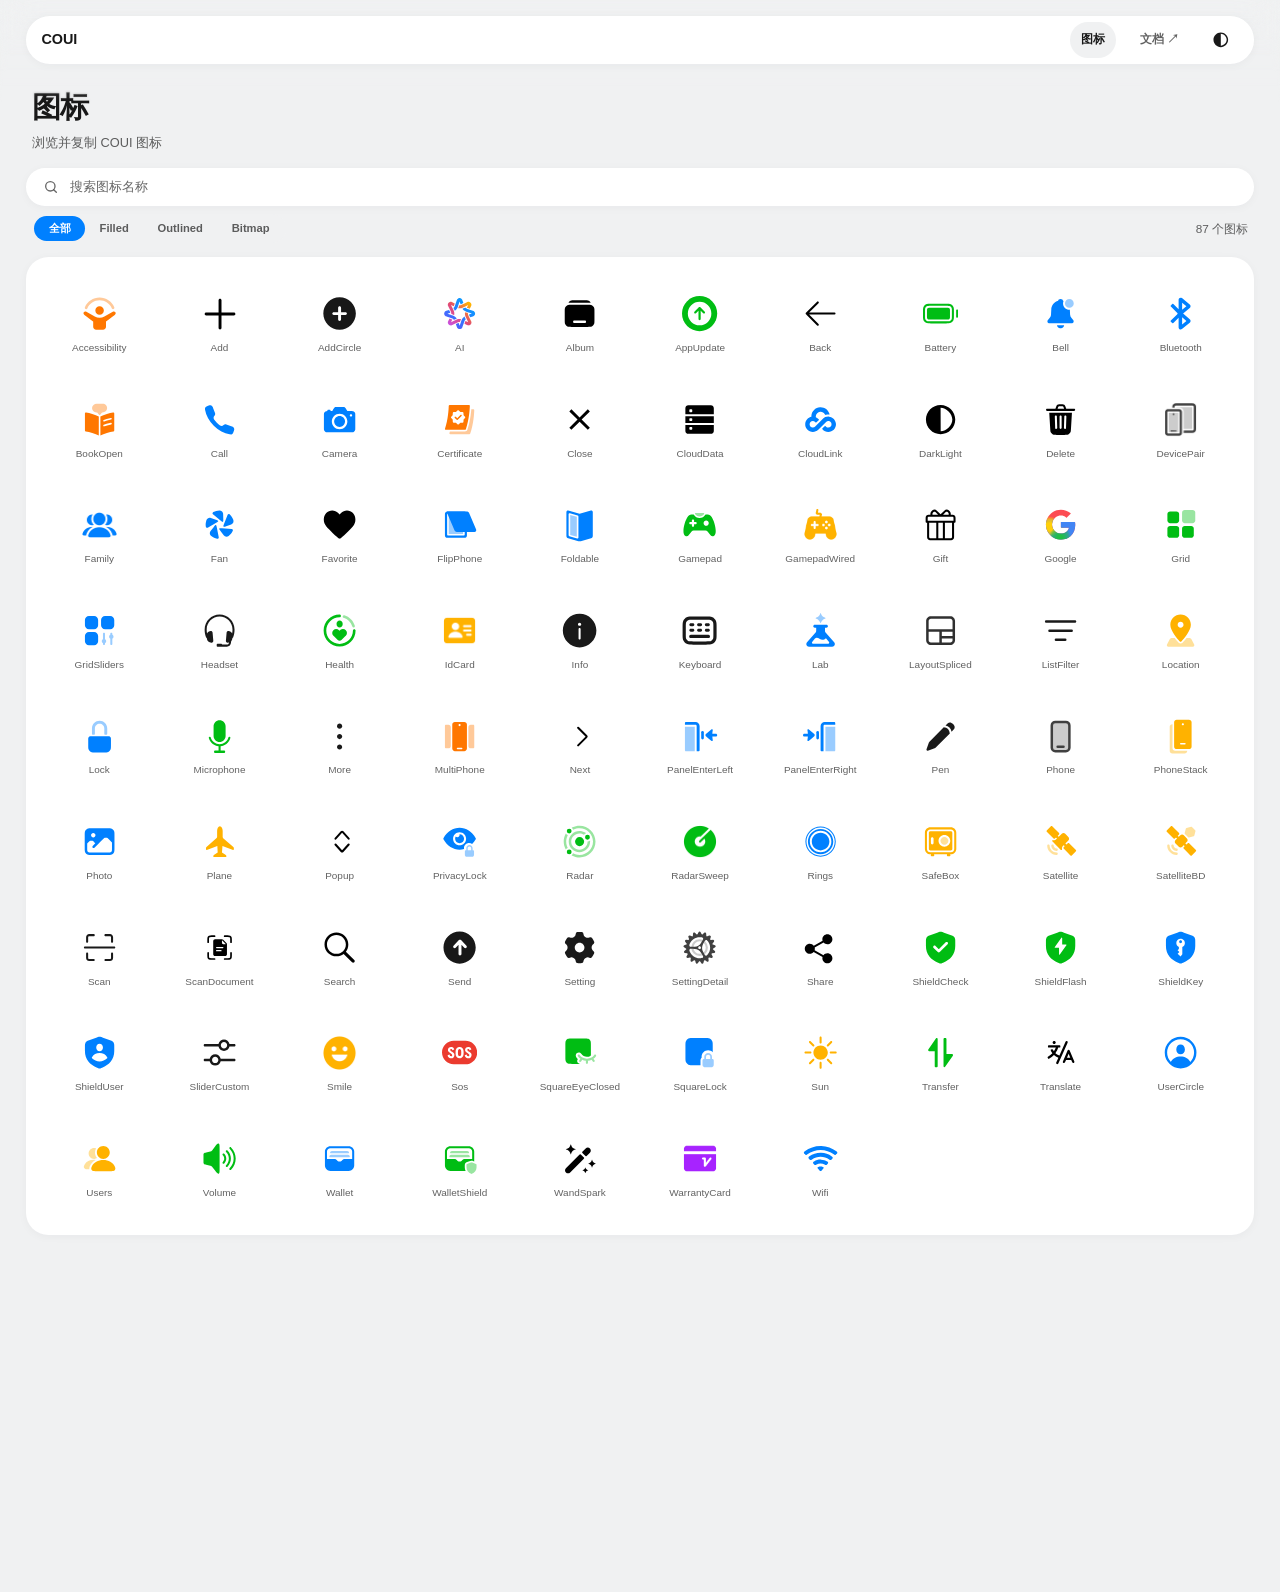
==== commit 2340c21c: "feat: 新增 AddCircle 实心图标并调整部分图标样式 - 新增 `AddCircle` 实心图标资源（`coui_add_circle_filled`）并补充对应的 `CouiIcons`" ====
--- a/Pages/icons/index.html
+++ b/Pages/icons/index.html
@@ -142,7 +142,7 @@
     </main>
   </div>
 
-  <script src="../data.js?v=22"></script>
+  <script src="../data.js?v=23"></script>
   <script src="../app.js?v=10"></script>
 </body>
 </html>
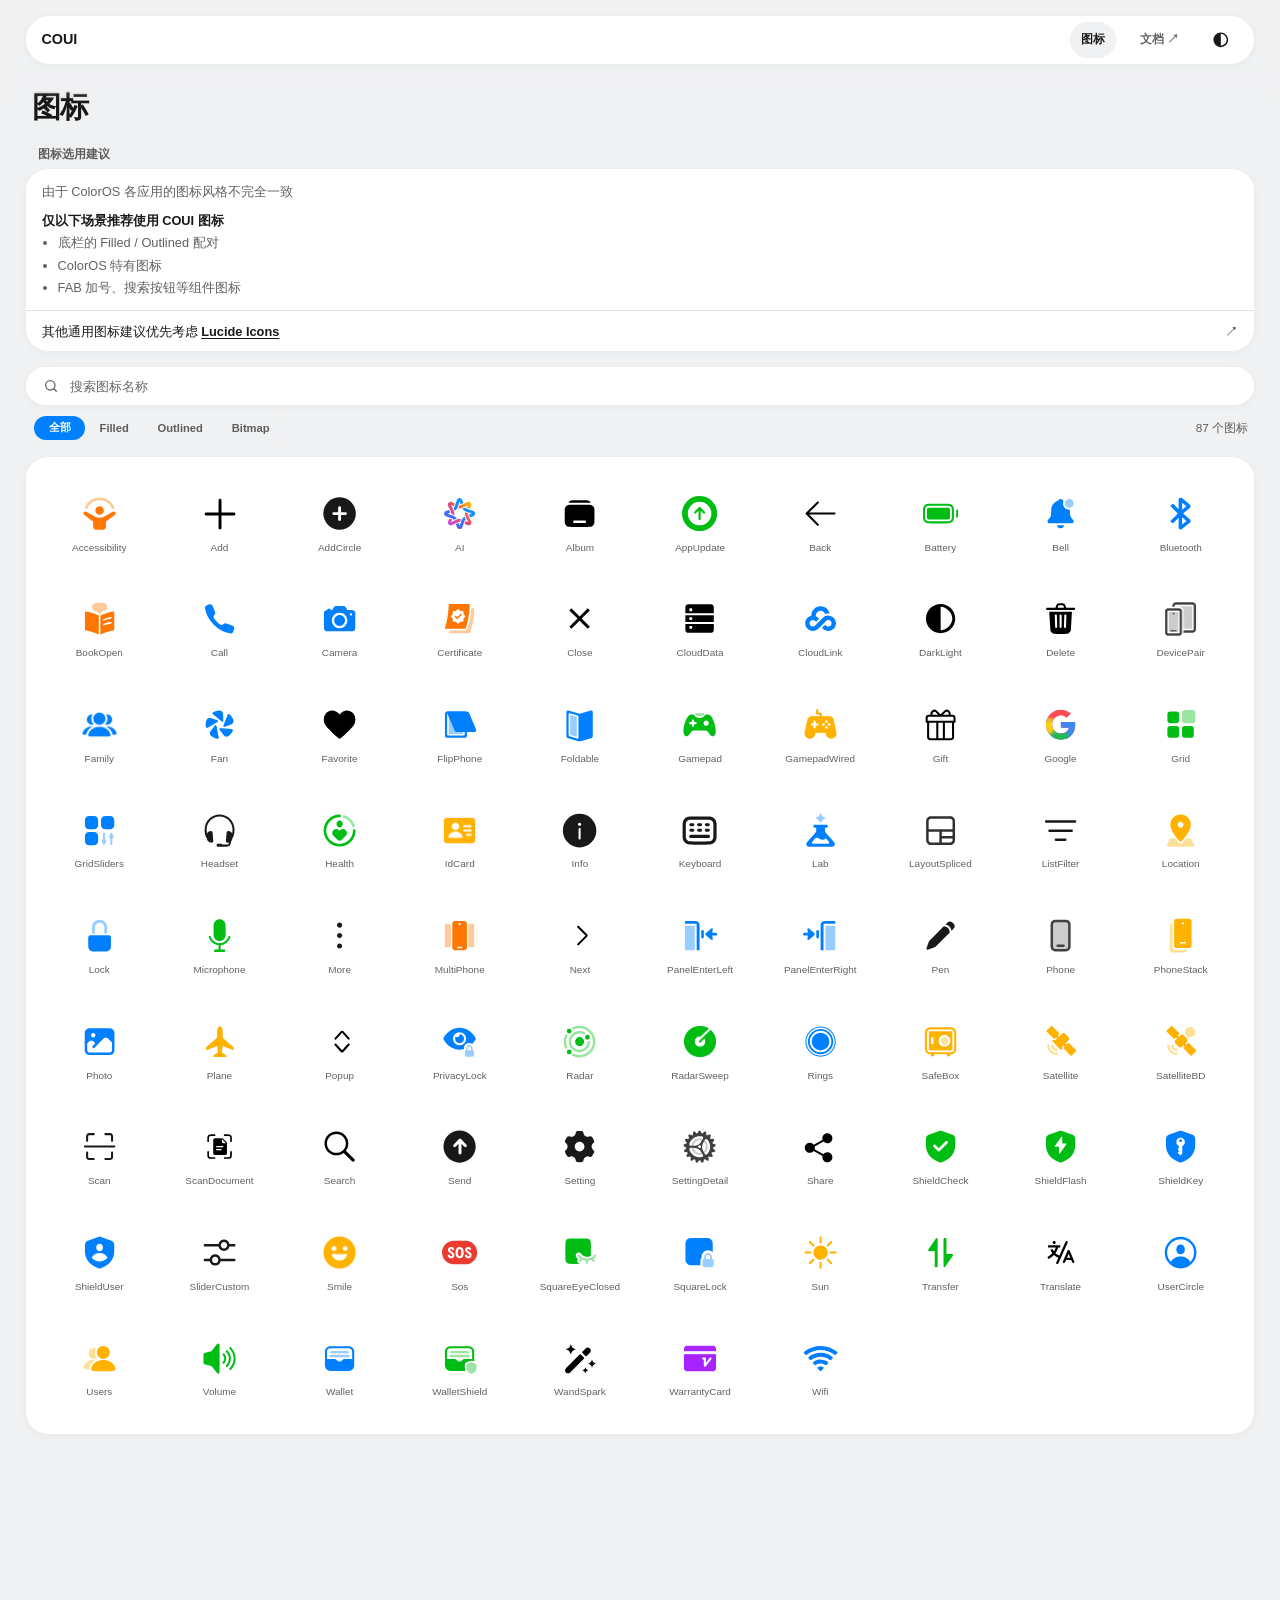
==== commit 6c295eb8: "docs: 补充图标选用指南并优化 Web 端图标预览 - 在开发文档与网页端新增“图标选用建议”，明确 COUI 图标的推荐适用场景（底栏、ColorOS 特有及特定组件图标），并建议通用图标优先考" ====
--- a/Pages/icons/index.html
+++ b/Pages/icons/index.html
@@ -7,7 +7,7 @@
   <link rel="icon" href="data:,">
   <meta name="description" content="浏览 COUI 图标，选择样式和颜色，复制 SVG 或 Compose ImageVector。">
   <script src="../theme.js?v=1"></script>
-  <link rel="stylesheet" href="../style.css?v=18">
+  <link rel="stylesheet" href="../style.css?v=21">
 </head>
 <body class="icons-page">
   <div class="top-blur" aria-hidden="true">
@@ -24,10 +24,26 @@
       </nav>
     </header>
 
-    <section class="hero-header" aria-labelledby="page-title">
-      <div>
-        <h1 id="page-title" class="page-title">图标</h1>
-        <p class="page-subtitle">浏览并复制 COUI 图标</p>
+    <header class="hero-header">
+      <h1 class="page-title">图标</h1>
+    </header>
+
+    <section class="icon-guide" aria-labelledby="icon-guide-title">
+      <h2 id="icon-guide-title">图标选用建议</h2>
+      <div class="icon-guide-card">
+        <div class="icon-guide-copy">
+          <p>由于 ColorOS 各应用的图标风格不完全一致</p>
+          <h3>仅以下场景推荐使用 COUI 图标</h3>
+          <ul>
+            <li>底栏的 Filled / Outlined 配对</li>
+            <li>ColorOS 特有图标</li>
+            <li>FAB 加号、搜索按钮等组件图标</li>
+          </ul>
+        </div>
+        <a class="icon-guide-link" href="https://lucide.dev/icons/" target="_blank" rel="noopener noreferrer">
+          <span>其他通用图标建议优先考虑 <strong>Lucide Icons</strong><span class="sr-only">（在新标签页打开）</span></span>
+          <span aria-hidden="true">↗</span>
+        </a>
       </div>
     </section>
 
--- a/Pages/style.css
+++ b/Pages/style.css
@@ -212,6 +212,7 @@
 .nav-link:focus-visible,
 .home-button:focus-visible,
 .home-footer a:focus-visible,
+.icon-guide-link:focus-visible,
 .search-clear-btn:focus-visible,
 .icon-card:focus-visible,
 .detail-close-btn:focus-visible,
@@ -416,10 +417,67 @@
   letter-spacing: -0.02em;
 }
 
-.page-subtitle {
-  margin: 4px 0 0;
+.icon-guide {
+  margin-bottom: 20px;
+}
+
+.icon-guide h2 {
+  margin: 0 16px 8px;
+  font-size: 0.9rem;
+  font-weight: 600;
+  color: var(--text-secondary);
+}
+
+.icon-guide-card,
+.grid-panel {
+  background-color: var(--bg-card);
+  border-radius: var(--radius-card);
+  box-shadow: var(--shadow-card);
+}
+
+.icon-guide-copy {
+  padding: 16px 20px;
+  color: var(--text-secondary);
+}
+
+.icon-guide-copy p {
+  margin: 0;
+}
+
+.icon-guide-copy h3 {
+  margin: 12px 0 4px;
   font-size: 1rem;
-  color: var(--text-secondary);
+  color: var(--text-primary);
+}
+
+.icon-guide-copy ul {
+  display: flex;
+  flex-direction: column;
+  gap: 4px;
+  margin: 0;
+  padding-inline-start: 1.25em;
+}
+
+.icon-guide-link {
+  display: flex;
+  align-items: center;
+  justify-content: space-between;
+  gap: 12px;
+  min-height: 52px;
+  padding: 12px 20px;
+  border-top: 1px solid var(--border-subtle);
+  border-radius: 0 0 var(--radius-card) var(--radius-card);
+  color: var(--text-primary);
+  text-decoration: none;
+}
+
+.icon-guide-link strong {
+  text-decoration: underline;
+  text-underline-offset: 0.15em;
+}
+
+.icon-guide-link:hover {
+  background-color: var(--bg-hover);
 }
 
 /* 搜索栏与计数 */
@@ -498,10 +556,7 @@
 }
 
 .grid-panel {
-  background-color: var(--bg-card);
-  border-radius: var(--radius-card);
   padding: 24px;
-  box-shadow: var(--shadow-card);
   min-height: 520px;
 }
 
